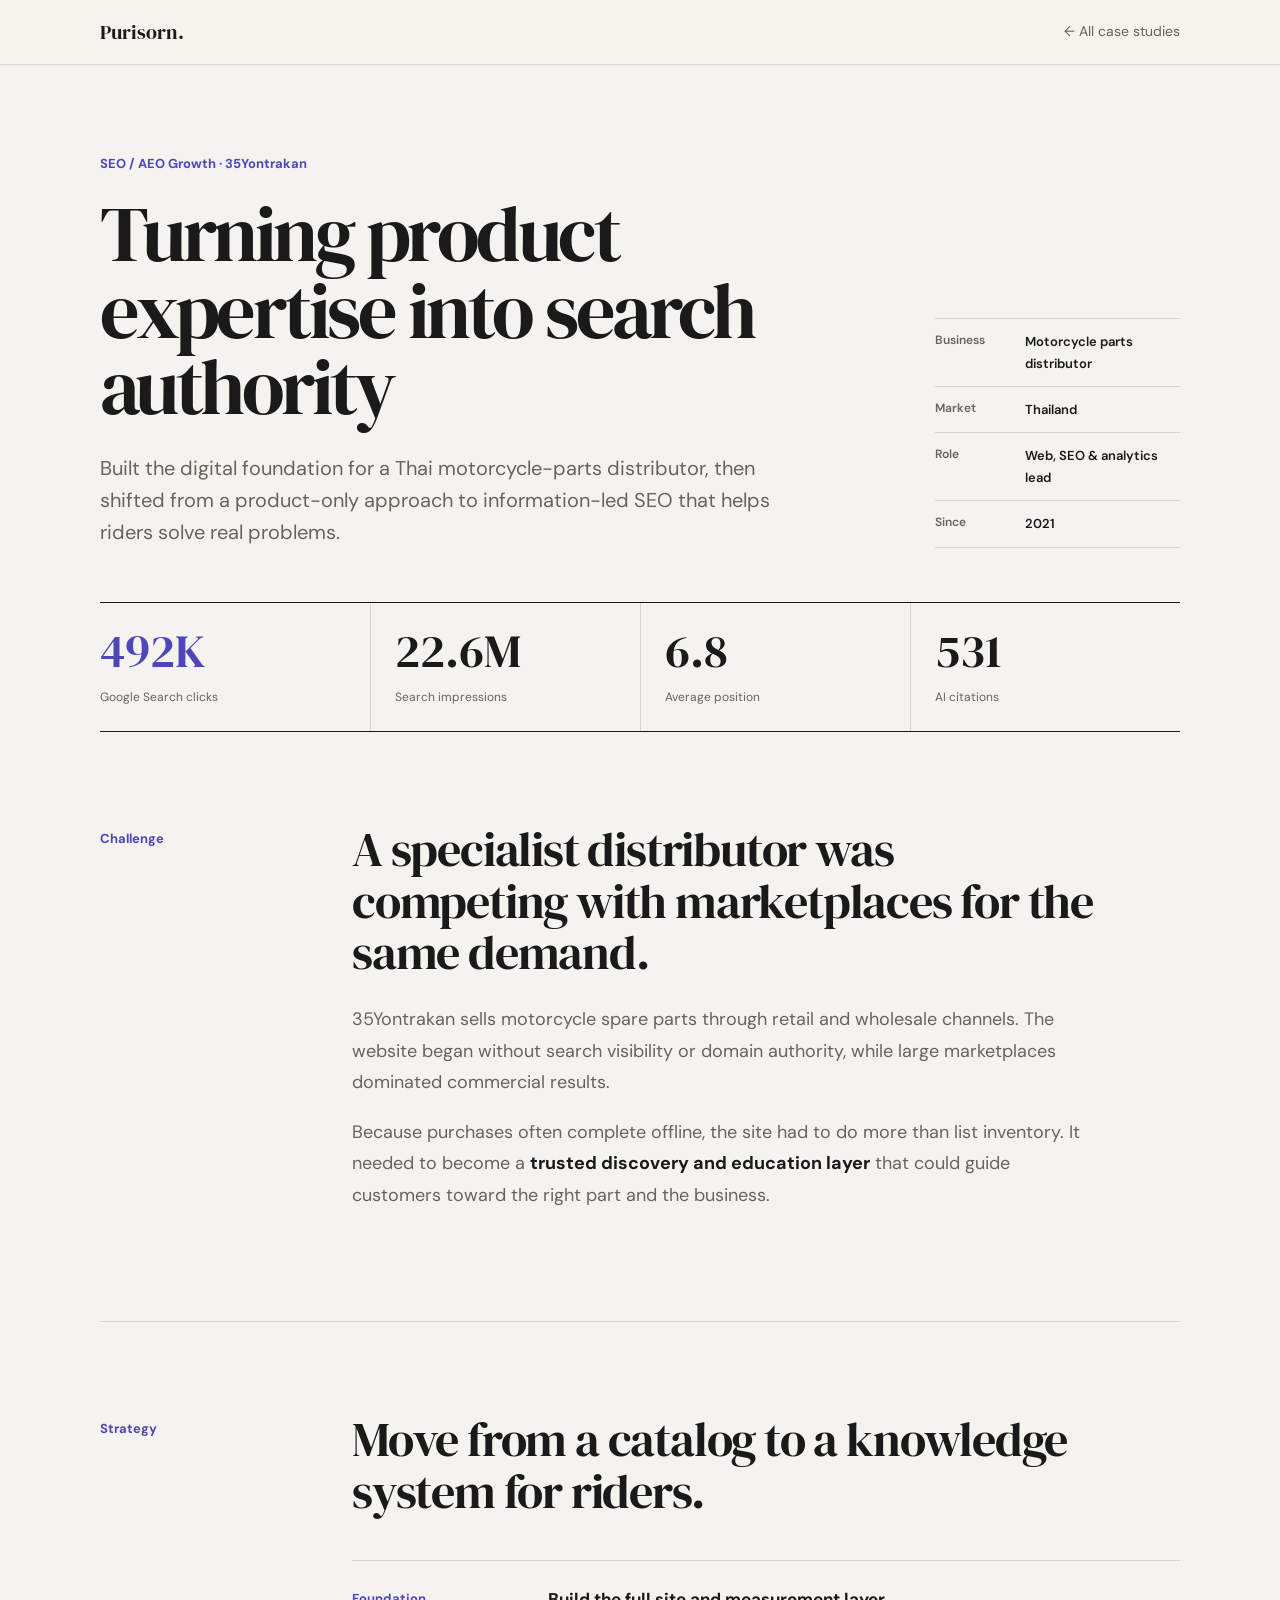
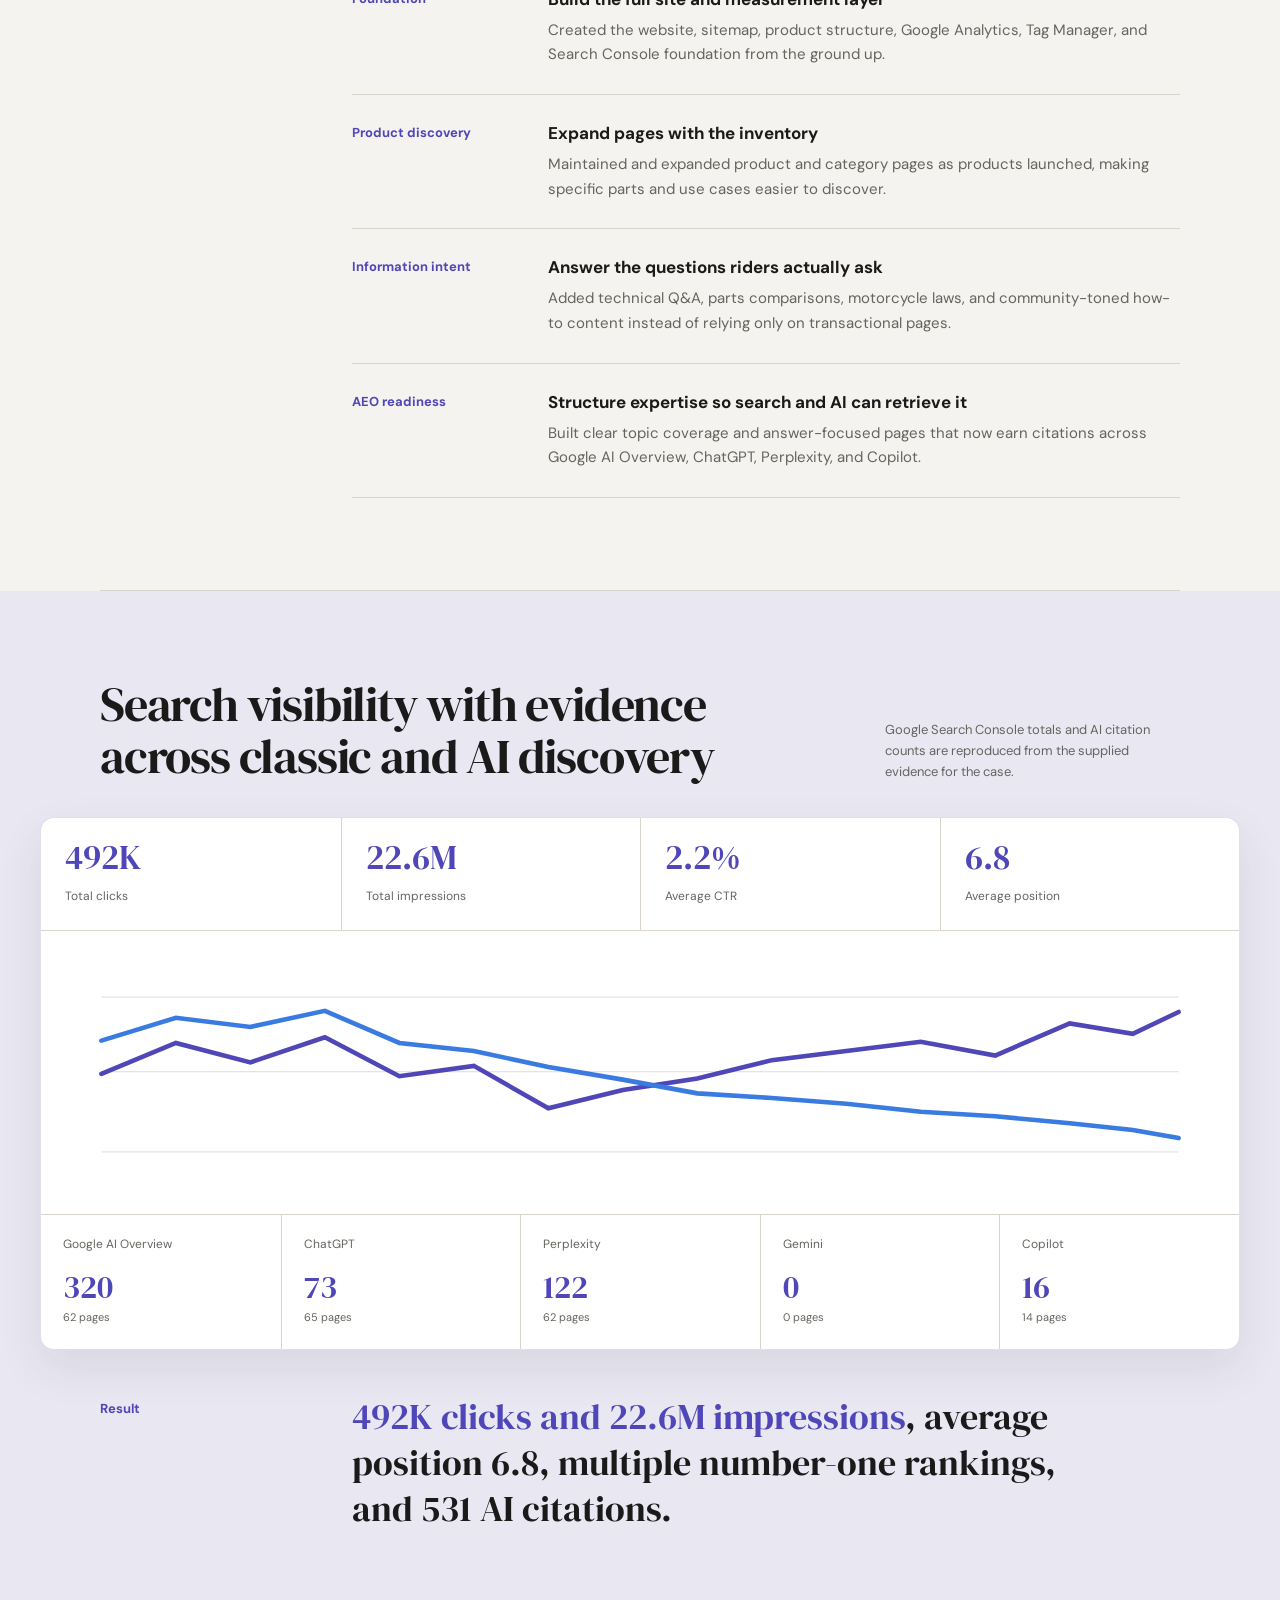
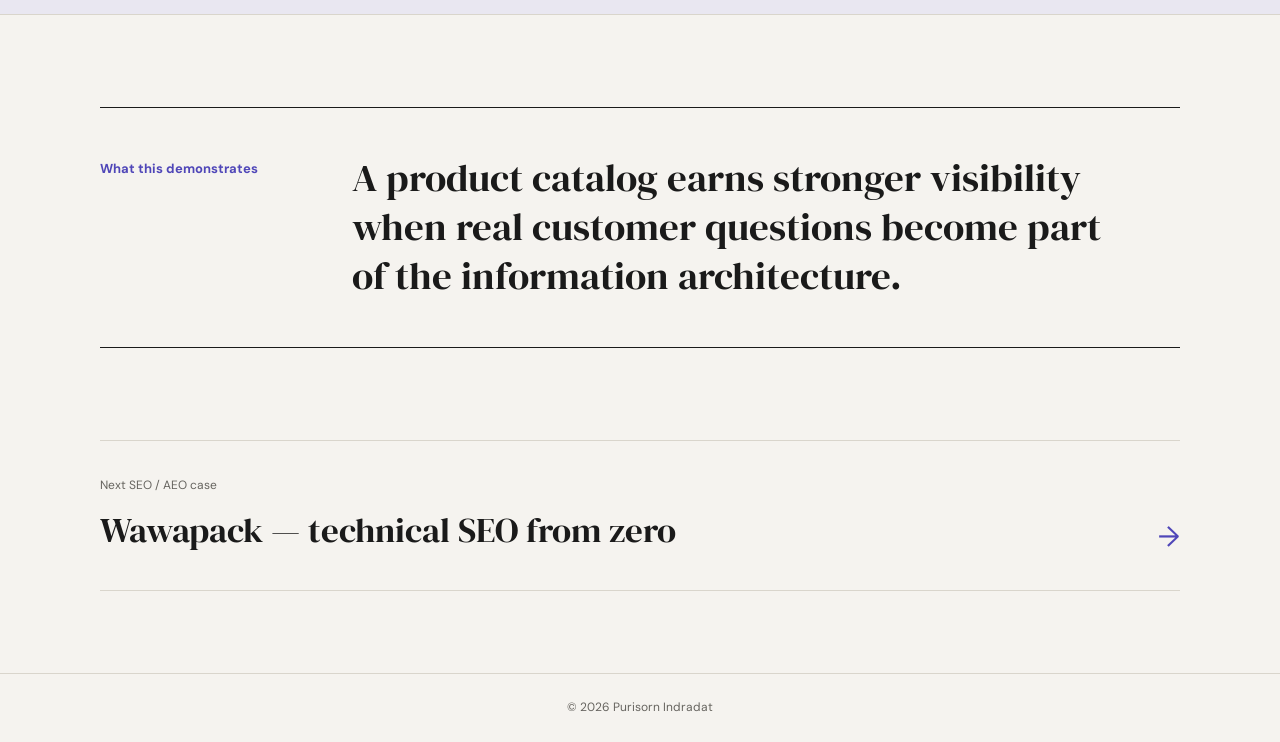
==== 35yontrakan-seo.html @ d5d2ad54 "Add SEO and AEO growth case studies" ====
<!DOCTYPE html>
<html lang="en">
<head>
  <meta charset="UTF-8">
  <meta name="viewport" content="width=device-width, initial-scale=1.0">
  <meta name="description" content="35Yontrakan SEO and AEO growth case study by Purisorn Indradat.">
  <title>35Yontrakan SEO &amp; AEO Growth — Purisorn Indradat</title>
  <link rel="preconnect" href="https://fonts.googleapis.com"><link rel="preconnect" href="https://fonts.gstatic.com" crossorigin>
  <link href="https://fonts.googleapis.com/css2?family=DM+Sans:wght@400;500;600;700&amp;family=DM+Serif+Display&amp;display=swap" rel="stylesheet"><link rel="stylesheet" href="seo-case.css">
</head>
<body>
  <nav class="site-nav"><div class="nav-inner"><a class="logo" href="index.html">Purisorn.</a><a class="back-link" href="index.html#work">← All case studies</a></div></nav>
  <main>
    <header class="hero"><div class="hero-grid"><div><p class="context">SEO / AEO Growth · 35Yontrakan</p><h1>Turning product expertise into search authority</h1><p class="hero-summary">Built the digital foundation for a Thai motorcycle-parts distributor, then shifted from a product-only approach to information-led SEO that helps riders solve real problems.</p></div><dl class="scope-list"><div><dt>Business</dt><dd>Motorcycle parts distributor</dd></div><div><dt>Market</dt><dd>Thailand</dd></div><div><dt>Role</dt><dd>Web, SEO &amp; analytics lead</dd></div><div><dt>Since</dt><dd>2021</dd></div></dl></div>
      <div class="impact-strip"><div class="impact-item"><div class="impact-value">492K</div><p class="impact-label">Google Search clicks</p></div><div class="impact-item"><div class="impact-value">22.6M</div><p class="impact-label">Search impressions</p></div><div class="impact-item"><div class="impact-value">6.8</div><p class="impact-label">Average position</p></div><div class="impact-item"><div class="impact-value">531</div><p class="impact-label">AI citations</p></div></div>
    </header>
    <section class="section"><div class="story-row"><p class="story-label">Challenge</p><div class="story-copy"><h2>A specialist distributor was competing with marketplaces for the same demand.</h2><p>35Yontrakan sells motorcycle spare parts through retail and wholesale channels. The website began without search visibility or domain authority, while large marketplaces dominated commercial results.</p><p>Because purchases often complete offline, the site had to do more than list inventory. It needed to become a <strong>trusted discovery and education layer</strong> that could guide customers toward the right part and the business.</p></div></div></section>
    <section class="section"><div class="story-row"><p class="story-label">Strategy</p><div class="story-copy"><h2>Move from a catalog to a knowledge system for riders.</h2><div class="method-list">
      <div class="method"><div class="method-name">Foundation</div><div><h3>Build the full site and measurement layer</h3><p>Created the website, sitemap, product structure, Google Analytics, Tag Manager, and Search Console foundation from the ground up.</p></div></div>
      <div class="method"><div class="method-name">Product discovery</div><div><h3>Expand pages with the inventory</h3><p>Maintained and expanded product and category pages as products launched, making specific parts and use cases easier to discover.</p></div></div>
      <div class="method"><div class="method-name">Information intent</div><div><h3>Answer the questions riders actually ask</h3><p>Added technical Q&amp;A, parts comparisons, motorcycle laws, and community-toned how-to content instead of relying only on transactional pages.</p></div></div>
      <div class="method"><div class="method-name">AEO readiness</div><div><h3>Structure expertise so search and AI can retrieve it</h3><p>Built clear topic coverage and answer-focused pages that now earn citations across Google AI Overview, ChatGPT, Perplexity, and Copilot.</p></div></div>
    </div></div></div></section>
    <section class="evidence"><div class="evidence-inner"><div class="evidence-head"><h2>Search visibility with evidence across classic and AI discovery</h2><p>Google Search Console totals and AI citation counts are reproduced from the supplied evidence for the case.</p></div><div class="evidence-board">
      <div class="metric-row"><div class="metric"><strong>492K</strong><span>Total clicks</span></div><div class="metric"><strong>22.6M</strong><span>Total impressions</span></div><div class="metric"><strong>2.2%</strong><span>Average CTR</span></div><div class="metric"><strong>6.8</strong><span>Average position</span></div></div>
      <div class="trend"><svg viewBox="0 0 1000 210" role="img" aria-label="Search Console trend showing 492,000 clicks and 22.6 million impressions"><g stroke="#e7e4dd" stroke-width="1"><line x1="30" y1="35" x2="970" y2="35"/><line x1="30" y1="100" x2="970" y2="100"/><line x1="30" y1="170" x2="970" y2="170"/></g><path d="M30 102 L95 75 L160 92 L225 70 L290 104 L355 95 L420 132 L485 116 L550 106 L615 90 L680 82 L745 74 L810 86 L875 58 L930 67 L970 48" fill="none" stroke="#4f46b8" stroke-width="4" stroke-linecap="round"/><path d="M30 73 L95 53 L160 61 L225 47 L290 75 L355 82 L420 96 L485 107 L550 119 L615 123 L680 128 L745 135 L810 139 L875 145 L930 151 L970 158" fill="none" stroke="#397be0" stroke-width="4" stroke-linecap="round"/></svg></div>
      <div class="citation-grid"><div class="citation"><span class="citation-name">Google AI Overview</span><strong>320</strong><small>62 pages</small></div><div class="citation"><span class="citation-name">ChatGPT</span><strong>73</strong><small>65 pages</small></div><div class="citation"><span class="citation-name">Perplexity</span><strong>122</strong><small>62 pages</small></div><div class="citation"><span class="citation-name">Gemini</span><strong>0</strong><small>0 pages</small></div><div class="citation"><span class="citation-name">Copilot</span><strong>16</strong><small>14 pages</small></div></div>
    </div><div class="result-line"><p class="story-label">Result</p><p><span>492K clicks and 22.6M impressions</span>, average position 6.8, multiple number-one rankings, and 531 AI citations.</p></div></div></section>
    <section class="learning"><div class="learning-box"><p class="story-label">What this demonstrates</p><blockquote>A product catalog earns stronger visibility when real customer questions become part of the information architecture.</blockquote></div></section>
    <nav class="case-nav"><a class="next-link" href="wawapack-seo.html"><span><small>Next SEO / AEO case</small><strong>Wawapack — technical SEO from zero</strong></span><span class="next-arrow">→</span></a></nav>
  </main><footer>© 2026 Purisorn Indradat</footer>
</body></html>
---- seo-case.css ----
*, *::before, *::after { box-sizing: border-box; }

:root {
  --paper: #f5f3ef;
  --paper-deep: #e9e7f1;
  --white: #fff;
  --ink: #1a1a1a;
  --muted: #66645f;
  --line: #d9d5cc;
  --search: #4f46b8;
  --search-dark: #342b8b;
  --search-pale: #ebe9fb;
  --signal: #1f6fc2;
  --signal-pale: #e6f1fb;
  --max: 1080px;
}

html { scroll-behavior: smooth; }

body {
  margin: 0;
  background: var(--paper);
  color: var(--ink);
  font-family: "DM Sans", sans-serif;
  font-size: 16px;
  line-height: 1.65;
  -webkit-font-smoothing: antialiased;
}

a { color: inherit; }
h1, h2, h3, p { margin-top: 0; }

.site-nav {
  position: sticky;
  top: 0;
  z-index: 10;
  border-bottom: 1px solid rgba(217, 213, 204, 0.9);
  background: rgba(245, 243, 239, 0.94);
  backdrop-filter: blur(14px);
}

.nav-inner {
  width: min(calc(100% - 48px), var(--max));
  height: 64px;
  margin: 0 auto;
  display: flex;
  align-items: center;
  justify-content: space-between;
}

.logo {
  font-family: "DM Serif Display", serif;
  font-size: 20px;
  text-decoration: none;
}

.back-link {
  color: var(--muted);
  font-size: 14px;
  text-decoration: none;
}

.back-link:hover, .back-link:focus-visible { color: var(--search); }
.back-link:focus-visible, .next-link:focus-visible {
  outline: 3px solid rgba(79, 70, 184, 0.23);
  outline-offset: 5px;
  border-radius: 2px;
}

main { overflow: hidden; }

.hero {
  width: min(calc(100% - 48px), var(--max));
  margin: 0 auto;
  padding: 88px 0 0;
}

.hero-grid {
  display: grid;
  grid-template-columns: minmax(0, 1.55fr) minmax(245px, 0.45fr);
  gap: 68px;
  align-items: end;
}

.context, .story-label {
  color: var(--search);
  font-size: 13px;
  font-weight: 700;
}

.context { margin-bottom: 22px; }

h1 {
  max-width: 790px;
  margin-bottom: 26px;
  font-family: "DM Serif Display", serif;
  font-size: clamp(45px, 7vw, 78px);
  font-weight: 400;
  letter-spacing: -0.045em;
  line-height: 0.98;
}

.hero-summary {
  max-width: 720px;
  margin-bottom: 0;
  color: var(--muted);
  font-size: clamp(17px, 2vw, 20px);
  line-height: 1.6;
}

.scope-list { margin: 0; border-top: 1px solid var(--line); }
.scope-list div {
  display: grid;
  grid-template-columns: 78px 1fr;
  gap: 12px;
  padding: 12px 0;
  border-bottom: 1px solid var(--line);
}
.scope-list dt { color: var(--muted); font-size: 12px; font-weight: 600; }
.scope-list dd { margin: 0; font-size: 13px; font-weight: 600; }

.impact-strip {
  margin-top: 54px;
  display: grid;
  grid-template-columns: repeat(4, 1fr);
  border-top: 1px solid var(--ink);
  border-bottom: 1px solid var(--ink);
}

.impact-item {
  min-height: 128px;
  padding: 24px 24px 24px 0;
  display: flex;
  flex-direction: column;
  justify-content: space-between;
}

.impact-item + .impact-item { padding-left: 24px; border-left: 1px solid var(--line); }
.impact-value {
  font-family: "DM Serif Display", serif;
  font-size: clamp(31px, 4vw, 47px);
  line-height: 1;
}
.impact-item:first-child .impact-value { color: var(--search); }
.impact-label { margin: 10px 0 0; color: var(--muted); font-size: 12px; line-height: 1.45; }

.section {
  width: min(calc(100% - 48px), var(--max));
  margin: 0 auto;
  padding: 92px 0;
  border-bottom: 1px solid var(--line);
}

.story-row {
  display: grid;
  grid-template-columns: 190px minmax(0, 1fr);
  gap: 62px;
}

.story-label { margin: 4px 0 0; }
.story-copy h2, .evidence-head h2 {
  max-width: 760px;
  margin-bottom: 25px;
  font-family: "DM Serif Display", serif;
  font-size: clamp(32px, 4.2vw, 48px);
  font-weight: 400;
  letter-spacing: -0.025em;
  line-height: 1.08;
}
.story-copy > p {
  max-width: 730px;
  margin-bottom: 18px;
  color: var(--muted);
  font-size: 18px;
  line-height: 1.75;
}
.story-copy strong { color: var(--ink); }

.method-list { margin-top: 42px; border-top: 1px solid var(--line); }
.method {
  display: grid;
  grid-template-columns: 168px minmax(0, 1fr);
  gap: 28px;
  padding: 27px 0;
  border-bottom: 1px solid var(--line);
}
.method-name { color: var(--search); font-size: 13px; font-weight: 700; }
.method h3 { margin-bottom: 6px; font-size: 17px; line-height: 1.4; }
.method p { max-width: 660px; margin-bottom: 0; color: var(--muted); font-size: 15px; line-height: 1.65; }

.evidence { background: var(--paper-deep); border-bottom: 1px solid var(--line); }
.evidence-inner { width: min(calc(100% - 48px), 1200px); margin: 0 auto; padding: 88px 0 82px; }
.evidence-head {
  width: min(100%, var(--max));
  margin: 0 auto 34px;
  display: grid;
  grid-template-columns: minmax(0, 1fr) 295px;
  gap: 50px;
  align-items: end;
}
.evidence-head h2 { margin-bottom: 0; }
.evidence-head p { margin: 0; color: var(--muted); font-size: 13px; line-height: 1.6; }

.evidence-board {
  overflow: hidden;
  border: 1px solid rgba(52, 43, 139, 0.15);
  border-radius: 14px;
  background: var(--white);
  box-shadow: 0 18px 45px rgba(47, 45, 69, 0.09);
}
.metric-row { display: grid; grid-template-columns: repeat(4, 1fr); border-bottom: 1px solid var(--line); }
.metric { min-height: 106px; padding: 22px 24px; }
.metric + .metric { border-left: 1px solid var(--line); }
.metric strong { display: block; margin-bottom: 8px; color: var(--search); font-family: "DM Serif Display", serif; font-size: 34px; font-weight: 400; line-height: 1; }
.metric span { color: var(--muted); font-size: 12px; }
.trend { padding: 26px 26px 16px; }
.trend svg { width: 100%; height: auto; display: block; }
.trend-note { padding: 0 26px 22px; color: var(--muted); font-size: 12px; }

.citation-grid { display: grid; grid-template-columns: repeat(5, 1fr); border-top: 1px solid var(--line); }
.citation { padding: 20px 22px; }
.citation + .citation { border-left: 1px solid var(--line); }
.citation-name { display: block; min-height: 36px; color: var(--muted); font-size: 12px; }
.citation strong { display: block; color: var(--search); font-family: "DM Serif Display", serif; font-size: 32px; font-weight: 400; line-height: 1; }
.citation small { color: var(--muted); font-size: 11px; }

.result-line {
  width: min(100%, var(--max));
  margin: 44px auto 0;
  display: grid;
  grid-template-columns: 190px minmax(0, 1fr);
  gap: 62px;
}
.result-line p:last-child {
  max-width: 760px;
  margin: 0;
  font-family: "DM Serif Display", serif;
  font-size: clamp(25px, 3vw, 36px);
  line-height: 1.28;
}
.result-line span { color: var(--search); }

.learning { width: min(calc(100% - 48px), var(--max)); margin: 0 auto; padding: 92px 0; }
.learning-box {
  display: grid;
  grid-template-columns: 190px minmax(0, 1fr);
  gap: 62px;
  padding: 46px 0;
  border-top: 1px solid var(--ink);
  border-bottom: 1px solid var(--ink);
}
blockquote { max-width: 760px; margin: 0; font-family: "DM Serif Display", serif; font-size: clamp(27px, 3.4vw, 39px); line-height: 1.25; }

.case-nav { width: min(calc(100% - 48px), var(--max)); margin: 0 auto; padding: 0 0 82px; }
.next-link {
  display: grid;
  grid-template-columns: 1fr auto;
  gap: 24px;
  align-items: end;
  padding: 30px 0;
  border-top: 1px solid var(--line);
  border-bottom: 1px solid var(--line);
  text-decoration: none;
}
.next-link small { color: var(--muted); font-size: 12px; }
.next-link strong { display: block; margin-top: 5px; font-family: "DM Serif Display", serif; font-size: clamp(24px, 3vw, 35px); font-weight: 400; }
.next-arrow { color: var(--search); font-size: 28px; }

footer { border-top: 1px solid var(--line); padding: 24px; color: var(--muted); font-size: 12px; text-align: center; }

@media (max-width: 760px) {
  .hero { padding-top: 58px; }
  .hero-grid, .story-row, .evidence-head, .result-line, .learning-box { grid-template-columns: 1fr; gap: 28px; }
  .scope-list { margin-top: 6px; }
  .impact-strip, .metric-row { grid-template-columns: repeat(2, 1fr); }
  .impact-item:nth-child(3) { border-left: 0; }
  .impact-item:nth-child(n+3) { border-top: 1px solid var(--line); }
  .impact-item:nth-child(3) { padding-left: 0; }
  .citation-grid { grid-template-columns: repeat(2, 1fr); }
  .citation:nth-child(odd) { border-left: 0; }
  .citation:nth-child(n+3) { border-top: 1px solid var(--line); }
  .method { grid-template-columns: 1fr; gap: 8px; }
}

@media (max-width: 480px) {
  .nav-inner, .hero, .section, .learning, .case-nav { width: calc(100% - 40px); }
  .hero { padding-top: 46px; }
  h1 { font-size: 42px; }
  .impact-item { min-height: 112px; padding: 20px 14px 20px 0; }
  .impact-item + .impact-item { padding-left: 14px; }
  .section, .learning { padding: 68px 0; }
  .evidence-inner { width: calc(100% - 24px); padding: 68px 0; }
  .metric { min-height: 96px; padding: 18px 16px; }
  .metric strong { font-size: 29px; }
  .citation { padding: 18px 16px; }
}

@media (prefers-reduced-motion: reduce) { html { scroll-behavior: auto; } }
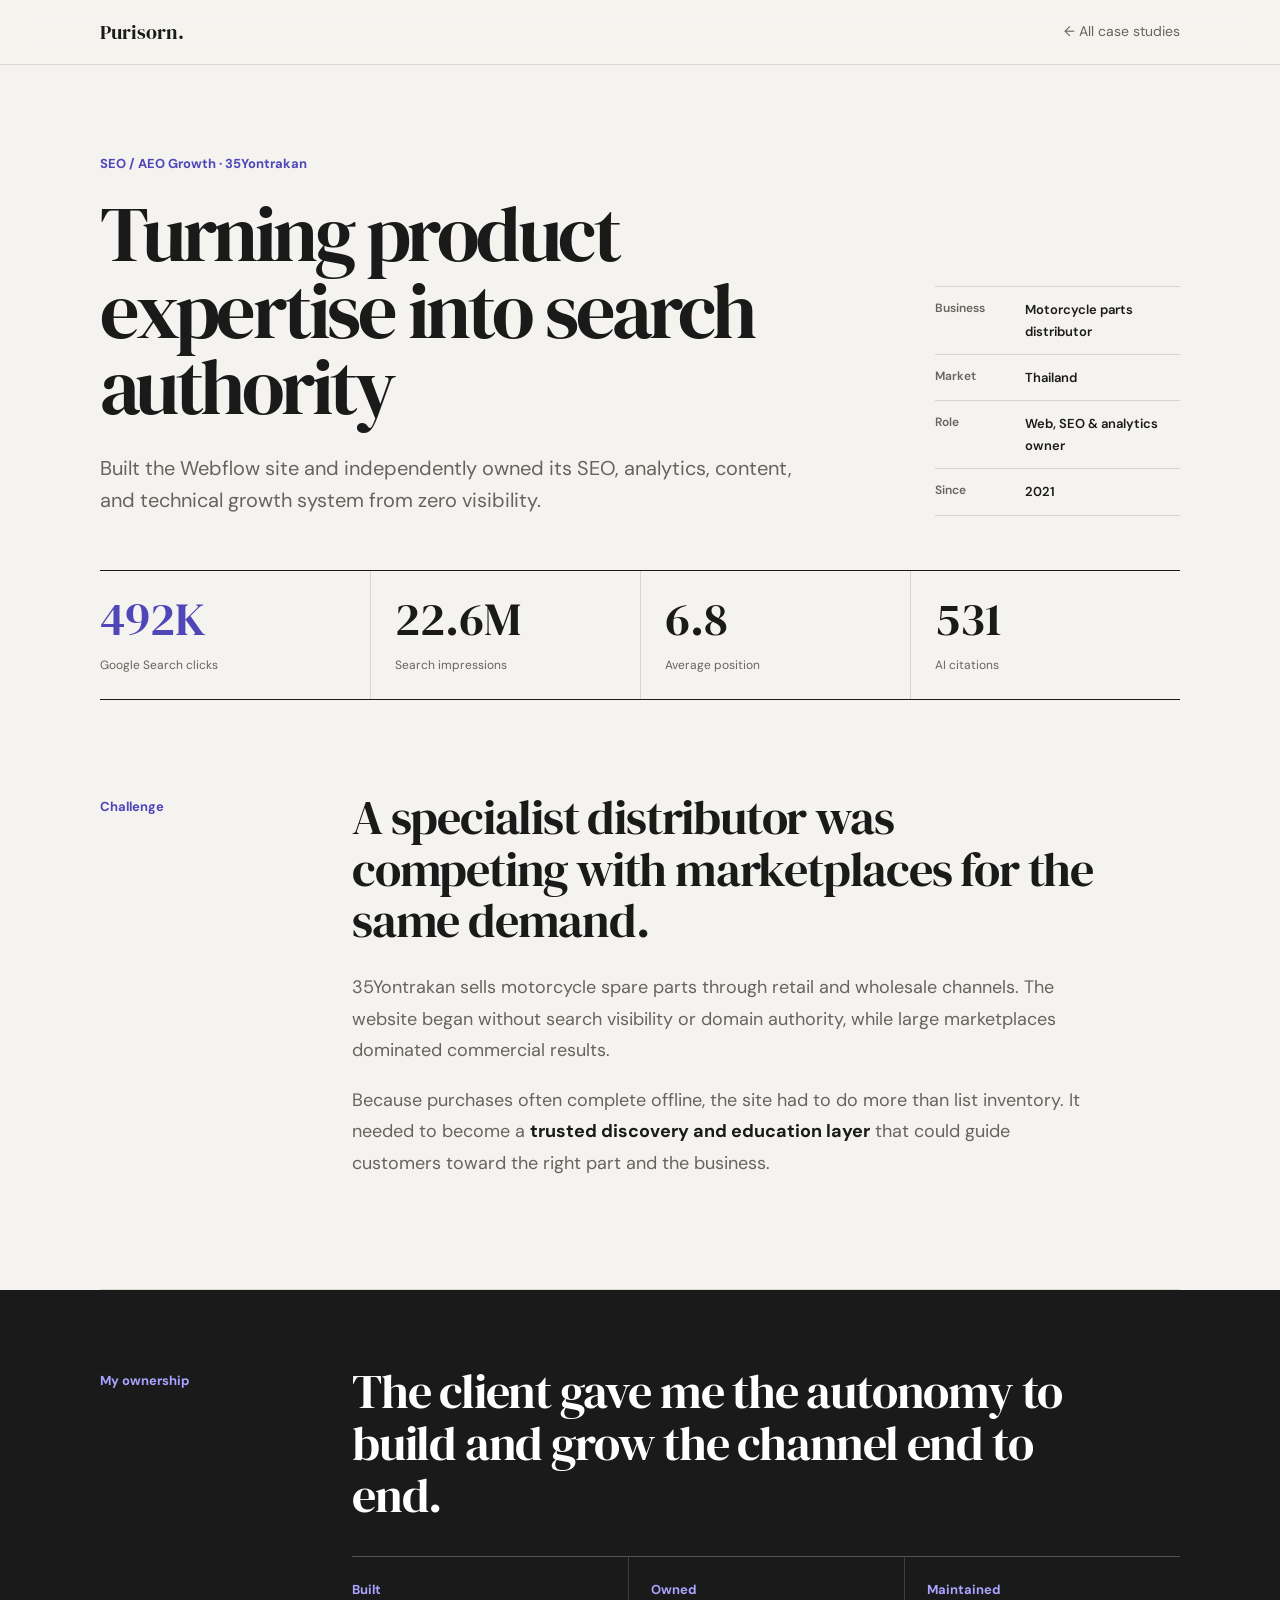
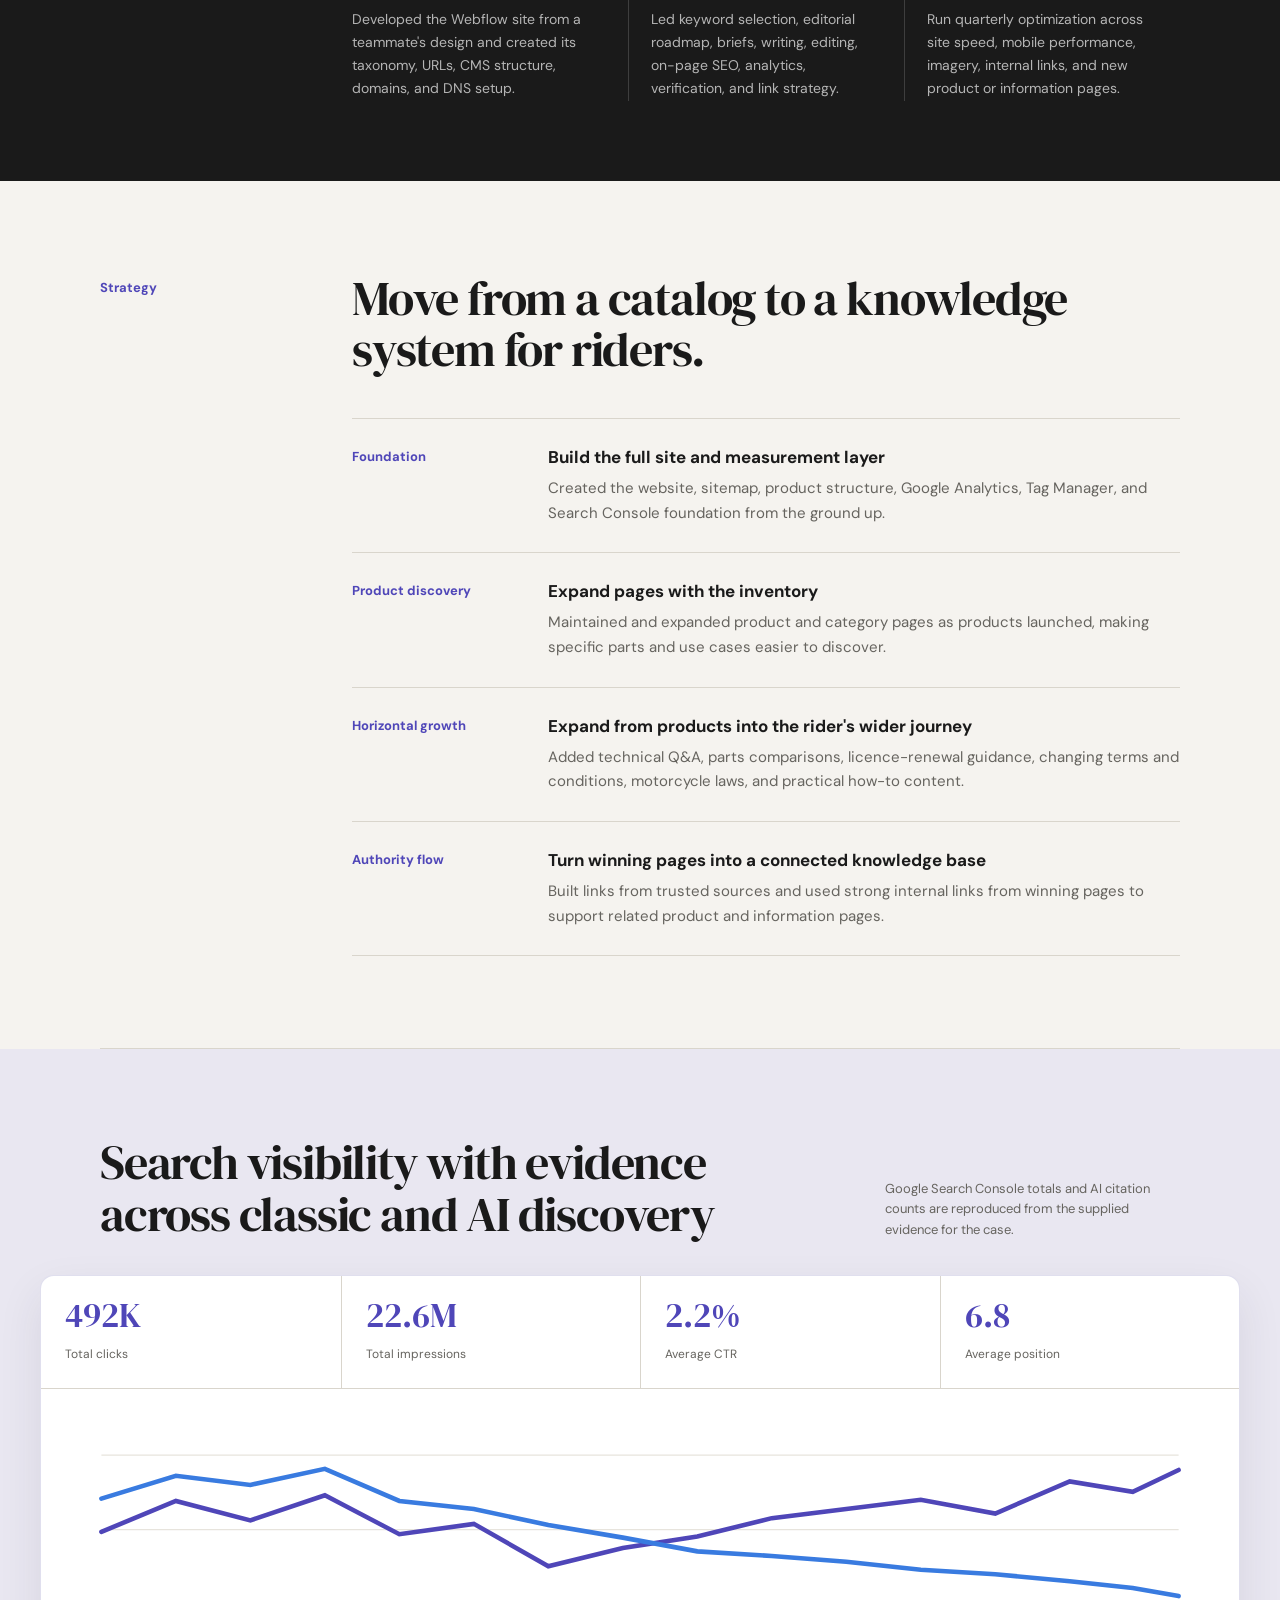
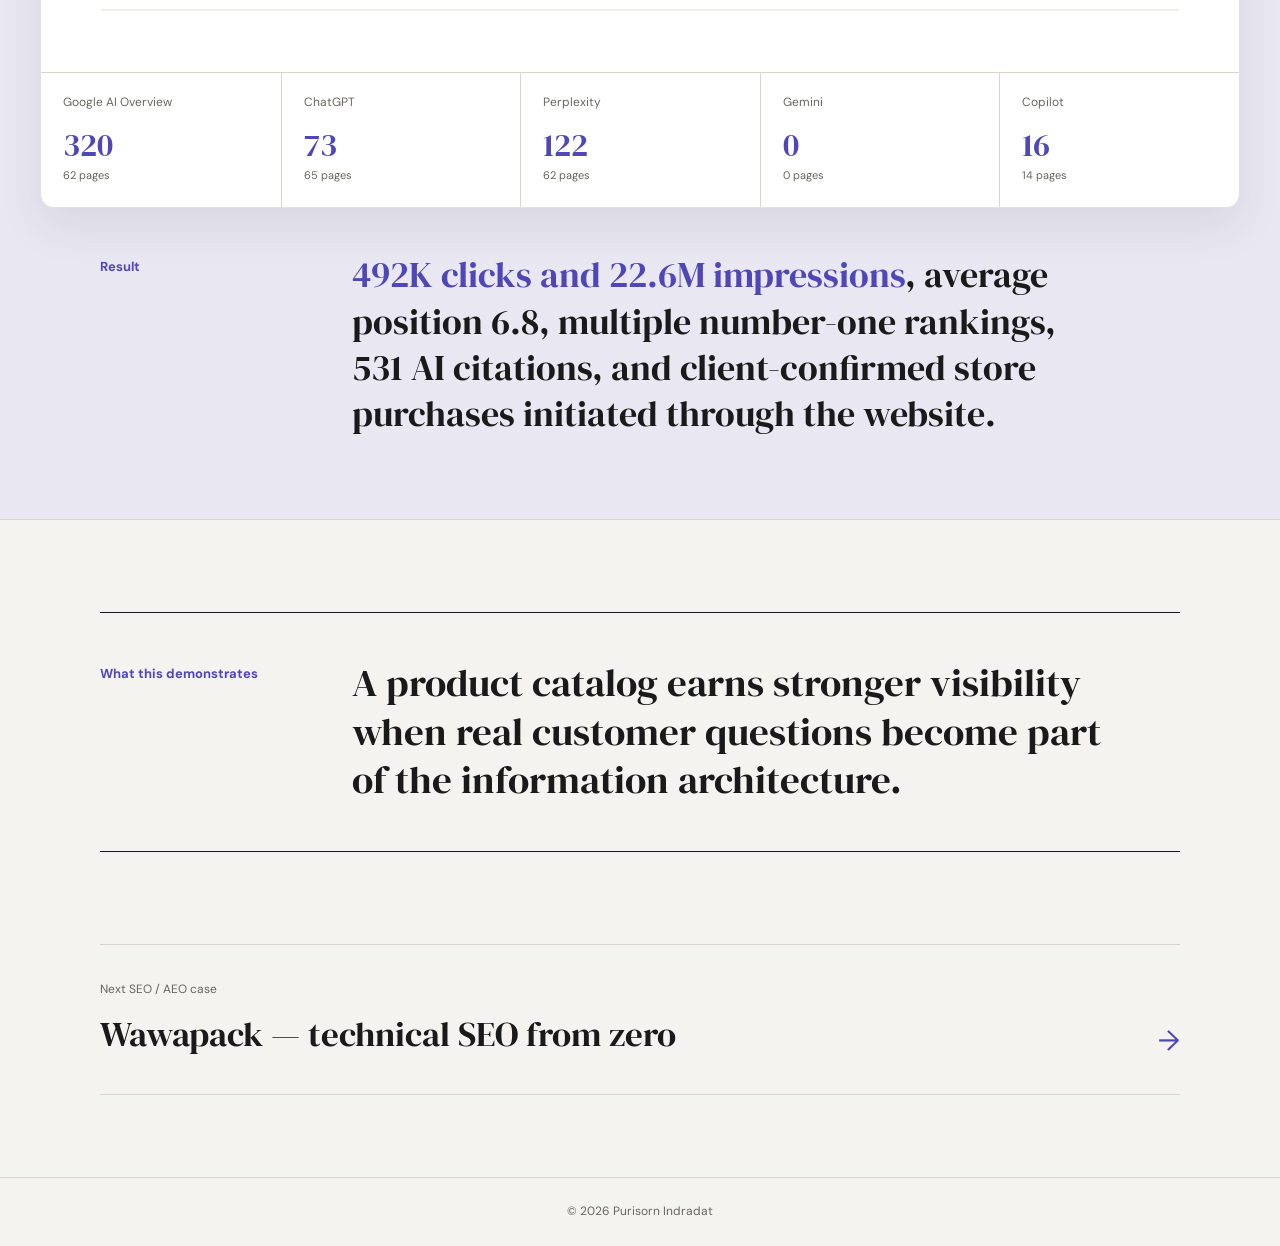
==== commit 3ab1d2bb: "Clarify ownership across SEO case studies" ====
--- a/35yontrakan-seo.html
+++ b/35yontrakan-seo.html
@@ -11,21 +11,26 @@
 <body>
   <nav class="site-nav"><div class="nav-inner"><a class="logo" href="index.html">Purisorn.</a><a class="back-link" href="index.html#work">← All case studies</a></div></nav>
   <main>
-    <header class="hero"><div class="hero-grid"><div><p class="context">SEO / AEO Growth · 35Yontrakan</p><h1>Turning product expertise into search authority</h1><p class="hero-summary">Built the digital foundation for a Thai motorcycle-parts distributor, then shifted from a product-only approach to information-led SEO that helps riders solve real problems.</p></div><dl class="scope-list"><div><dt>Business</dt><dd>Motorcycle parts distributor</dd></div><div><dt>Market</dt><dd>Thailand</dd></div><div><dt>Role</dt><dd>Web, SEO &amp; analytics lead</dd></div><div><dt>Since</dt><dd>2021</dd></div></dl></div>
+    <header class="hero"><div class="hero-grid"><div><p class="context">SEO / AEO Growth · 35Yontrakan</p><h1>Turning product expertise into search authority</h1><p class="hero-summary">Built the Webflow site and independently owned its SEO, analytics, content, and technical growth system from zero visibility.</p></div><dl class="scope-list"><div><dt>Business</dt><dd>Motorcycle parts distributor</dd></div><div><dt>Market</dt><dd>Thailand</dd></div><div><dt>Role</dt><dd>Web, SEO &amp; analytics owner</dd></div><div><dt>Since</dt><dd>2021</dd></div></dl></div>
       <div class="impact-strip"><div class="impact-item"><div class="impact-value">492K</div><p class="impact-label">Google Search clicks</p></div><div class="impact-item"><div class="impact-value">22.6M</div><p class="impact-label">Search impressions</p></div><div class="impact-item"><div class="impact-value">6.8</div><p class="impact-label">Average position</p></div><div class="impact-item"><div class="impact-value">531</div><p class="impact-label">AI citations</p></div></div>
     </header>
     <section class="section"><div class="story-row"><p class="story-label">Challenge</p><div class="story-copy"><h2>A specialist distributor was competing with marketplaces for the same demand.</h2><p>35Yontrakan sells motorcycle spare parts through retail and wholesale channels. The website began without search visibility or domain authority, while large marketplaces dominated commercial results.</p><p>Because purchases often complete offline, the site had to do more than list inventory. It needed to become a <strong>trusted discovery and education layer</strong> that could guide customers toward the right part and the business.</p></div></div></section>
+    <section class="ownership-band"><div class="ownership-inner"><p class="story-label">My ownership</p><div class="ownership-content"><h2>The client gave me the autonomy to build and grow the channel end to end.</h2><div class="ownership-grid">
+      <div class="ownership-item"><strong>Built</strong><p>Developed the Webflow site from a teammate's design and created its taxonomy, URLs, CMS structure, domains, and DNS setup.</p></div>
+      <div class="ownership-item"><strong>Owned</strong><p>Led keyword selection, editorial roadmap, briefs, writing, editing, on-page SEO, analytics, verification, and link strategy.</p></div>
+      <div class="ownership-item"><strong>Maintained</strong><p>Run quarterly optimization across site speed, mobile performance, imagery, internal links, and new product or information pages.</p></div>
+    </div></div></div></section>
     <section class="section"><div class="story-row"><p class="story-label">Strategy</p><div class="story-copy"><h2>Move from a catalog to a knowledge system for riders.</h2><div class="method-list">
       <div class="method"><div class="method-name">Foundation</div><div><h3>Build the full site and measurement layer</h3><p>Created the website, sitemap, product structure, Google Analytics, Tag Manager, and Search Console foundation from the ground up.</p></div></div>
       <div class="method"><div class="method-name">Product discovery</div><div><h3>Expand pages with the inventory</h3><p>Maintained and expanded product and category pages as products launched, making specific parts and use cases easier to discover.</p></div></div>
-      <div class="method"><div class="method-name">Information intent</div><div><h3>Answer the questions riders actually ask</h3><p>Added technical Q&amp;A, parts comparisons, motorcycle laws, and community-toned how-to content instead of relying only on transactional pages.</p></div></div>
-      <div class="method"><div class="method-name">AEO readiness</div><div><h3>Structure expertise so search and AI can retrieve it</h3><p>Built clear topic coverage and answer-focused pages that now earn citations across Google AI Overview, ChatGPT, Perplexity, and Copilot.</p></div></div>
+      <div class="method"><div class="method-name">Horizontal growth</div><div><h3>Expand from products into the rider's wider journey</h3><p>Added technical Q&amp;A, parts comparisons, licence-renewal guidance, changing terms and conditions, motorcycle laws, and practical how-to content.</p></div></div>
+      <div class="method"><div class="method-name">Authority flow</div><div><h3>Turn winning pages into a connected knowledge base</h3><p>Built links from trusted sources and used strong internal links from winning pages to support related product and information pages.</p></div></div>
     </div></div></div></section>
     <section class="evidence"><div class="evidence-inner"><div class="evidence-head"><h2>Search visibility with evidence across classic and AI discovery</h2><p>Google Search Console totals and AI citation counts are reproduced from the supplied evidence for the case.</p></div><div class="evidence-board">
       <div class="metric-row"><div class="metric"><strong>492K</strong><span>Total clicks</span></div><div class="metric"><strong>22.6M</strong><span>Total impressions</span></div><div class="metric"><strong>2.2%</strong><span>Average CTR</span></div><div class="metric"><strong>6.8</strong><span>Average position</span></div></div>
       <div class="trend"><svg viewBox="0 0 1000 210" role="img" aria-label="Search Console trend showing 492,000 clicks and 22.6 million impressions"><g stroke="#e7e4dd" stroke-width="1"><line x1="30" y1="35" x2="970" y2="35"/><line x1="30" y1="100" x2="970" y2="100"/><line x1="30" y1="170" x2="970" y2="170"/></g><path d="M30 102 L95 75 L160 92 L225 70 L290 104 L355 95 L420 132 L485 116 L550 106 L615 90 L680 82 L745 74 L810 86 L875 58 L930 67 L970 48" fill="none" stroke="#4f46b8" stroke-width="4" stroke-linecap="round"/><path d="M30 73 L95 53 L160 61 L225 47 L290 75 L355 82 L420 96 L485 107 L550 119 L615 123 L680 128 L745 135 L810 139 L875 145 L930 151 L970 158" fill="none" stroke="#397be0" stroke-width="4" stroke-linecap="round"/></svg></div>
       <div class="citation-grid"><div class="citation"><span class="citation-name">Google AI Overview</span><strong>320</strong><small>62 pages</small></div><div class="citation"><span class="citation-name">ChatGPT</span><strong>73</strong><small>65 pages</small></div><div class="citation"><span class="citation-name">Perplexity</span><strong>122</strong><small>62 pages</small></div><div class="citation"><span class="citation-name">Gemini</span><strong>0</strong><small>0 pages</small></div><div class="citation"><span class="citation-name">Copilot</span><strong>16</strong><small>14 pages</small></div></div>
-    </div><div class="result-line"><p class="story-label">Result</p><p><span>492K clicks and 22.6M impressions</span>, average position 6.8, multiple number-one rankings, and 531 AI citations.</p></div></div></section>
+    </div><div class="result-line"><p class="story-label">Result</p><p><span>492K clicks and 22.6M impressions</span>, average position 6.8, multiple number-one rankings, 531 AI citations, and client-confirmed store purchases initiated through the website.</p></div></div></section>
     <section class="learning"><div class="learning-box"><p class="story-label">What this demonstrates</p><blockquote>A product catalog earns stronger visibility when real customer questions become part of the information architecture.</blockquote></div></section>
     <nav class="case-nav"><a class="next-link" href="wawapack-seo.html"><span><small>Next SEO / AEO case</small><strong>Wawapack — technical SEO from zero</strong></span><span class="next-arrow">→</span></a></nav>
   </main><footer>© 2026 Purisorn Indradat</footer>
--- a/seo-case.css
+++ b/seo-case.css
@@ -176,6 +176,36 @@
 }
 .story-copy strong { color: var(--ink); }
 
+.ownership-band {
+  background: var(--ink);
+  color: var(--white);
+}
+
+.ownership-inner {
+  width: min(calc(100% - 48px), var(--max));
+  margin: 0 auto;
+  padding: 76px 0 80px;
+  display: grid;
+  grid-template-columns: 190px minmax(0, 1fr);
+  gap: 62px;
+}
+
+.ownership-band .story-label { color: #aaa3ff; }
+.ownership-content h2 {
+  max-width: 760px;
+  margin-bottom: 34px;
+  font-family: "DM Serif Display", serif;
+  font-size: clamp(32px, 4.2vw, 48px);
+  font-weight: 400;
+  letter-spacing: -0.025em;
+  line-height: 1.08;
+}
+.ownership-grid { display: grid; grid-template-columns: repeat(3, 1fr); border-top: 1px solid rgba(255,255,255,0.24); }
+.ownership-item { padding: 22px 22px 0 0; }
+.ownership-item + .ownership-item { padding-left: 22px; border-left: 1px solid rgba(255,255,255,0.16); }
+.ownership-item strong { display: block; margin-bottom: 8px; color: #aaa3ff; font-size: 13px; }
+.ownership-item p { margin: 0; color: rgba(255,255,255,0.68); font-size: 14px; line-height: 1.65; }
+
 .method-list { margin-top: 42px; border-top: 1px solid var(--line); }
 .method {
   display: grid;
@@ -280,6 +310,10 @@
   .citation:nth-child(odd) { border-left: 0; }
   .citation:nth-child(n+3) { border-top: 1px solid var(--line); }
   .method { grid-template-columns: 1fr; gap: 8px; }
+  .ownership-inner { grid-template-columns: 1fr; gap: 28px; }
+  .ownership-grid { grid-template-columns: 1fr; }
+  .ownership-item { padding: 20px 0; }
+  .ownership-item + .ownership-item { padding-left: 0; border-top: 1px solid rgba(255,255,255,0.16); border-left: 0; }
 }
 
 @media (max-width: 480px) {
@@ -289,6 +323,7 @@
   .impact-item { min-height: 112px; padding: 20px 14px 20px 0; }
   .impact-item + .impact-item { padding-left: 14px; }
   .section, .learning { padding: 68px 0; }
+  .ownership-inner { width: calc(100% - 40px); padding: 62px 0; }
   .evidence-inner { width: calc(100% - 24px); padding: 68px 0; }
   .metric { min-height: 96px; padding: 18px 16px; }
   .metric strong { font-size: 29px; }
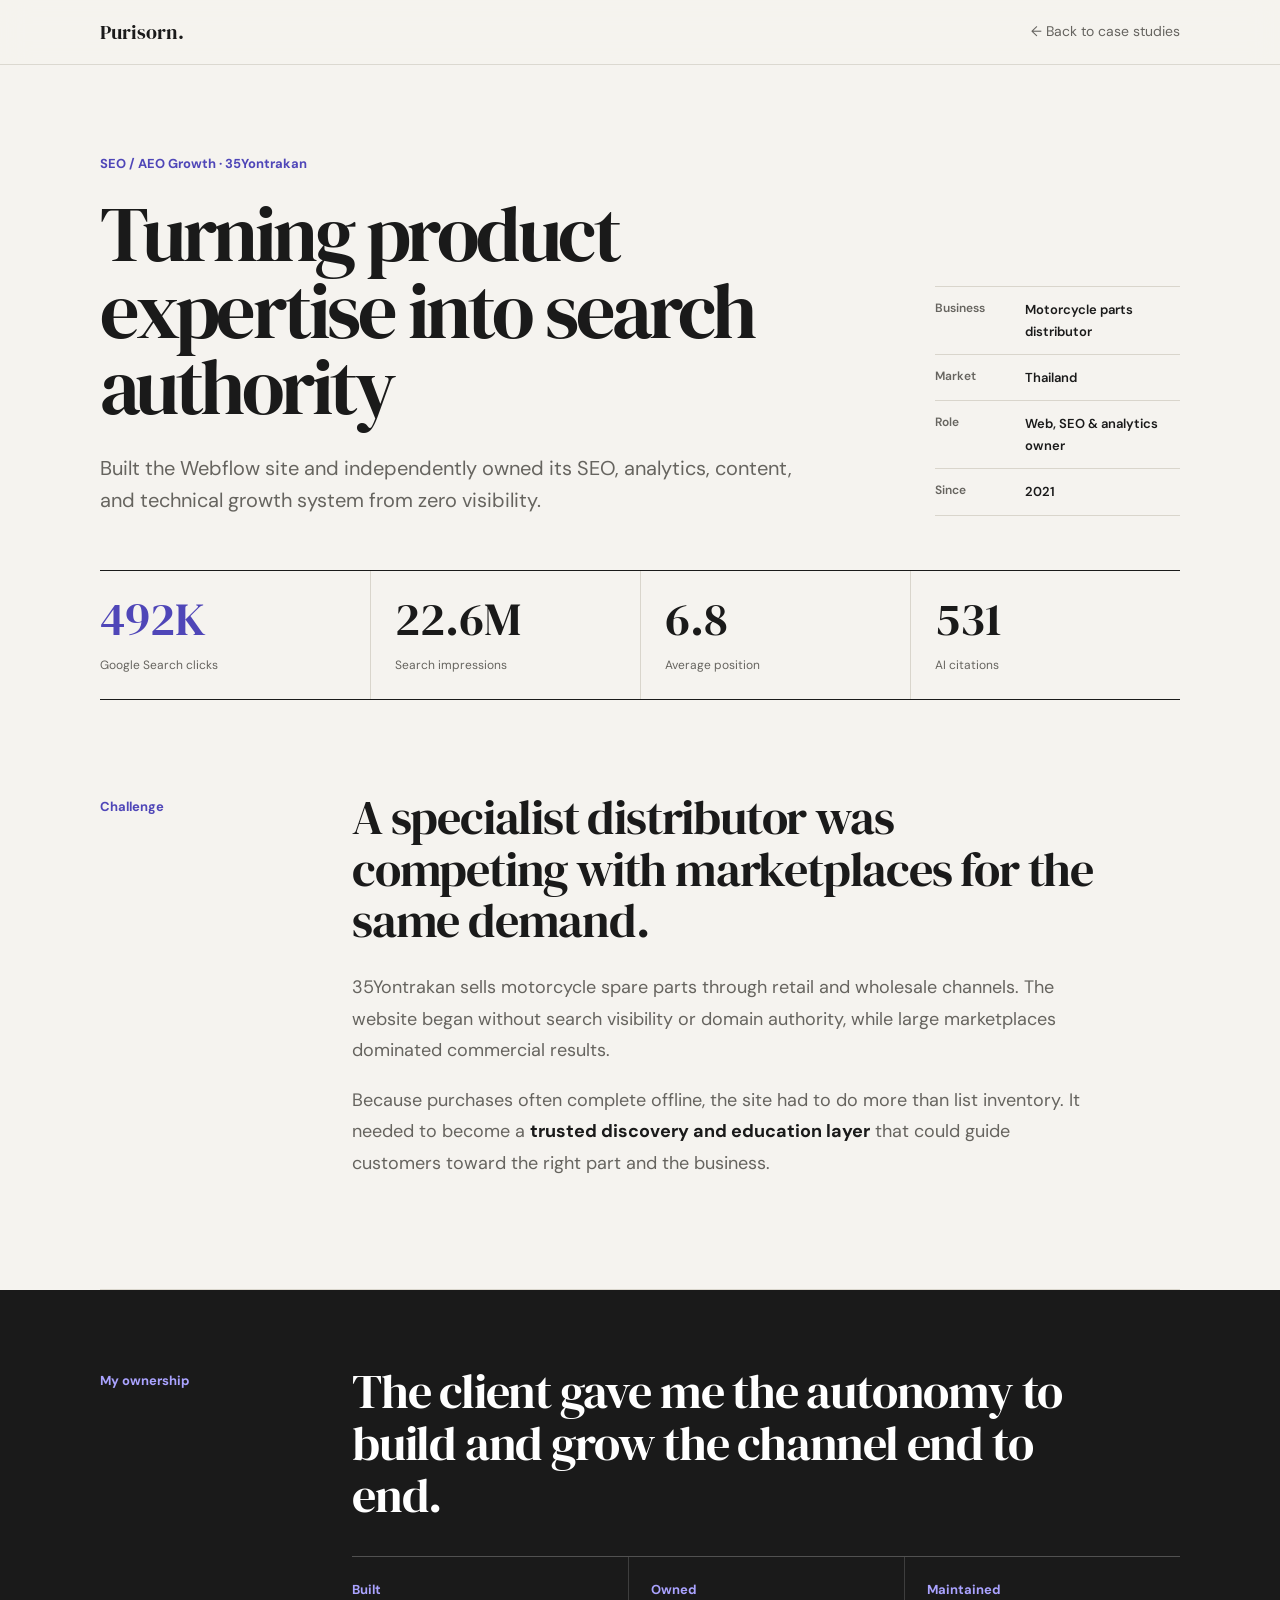
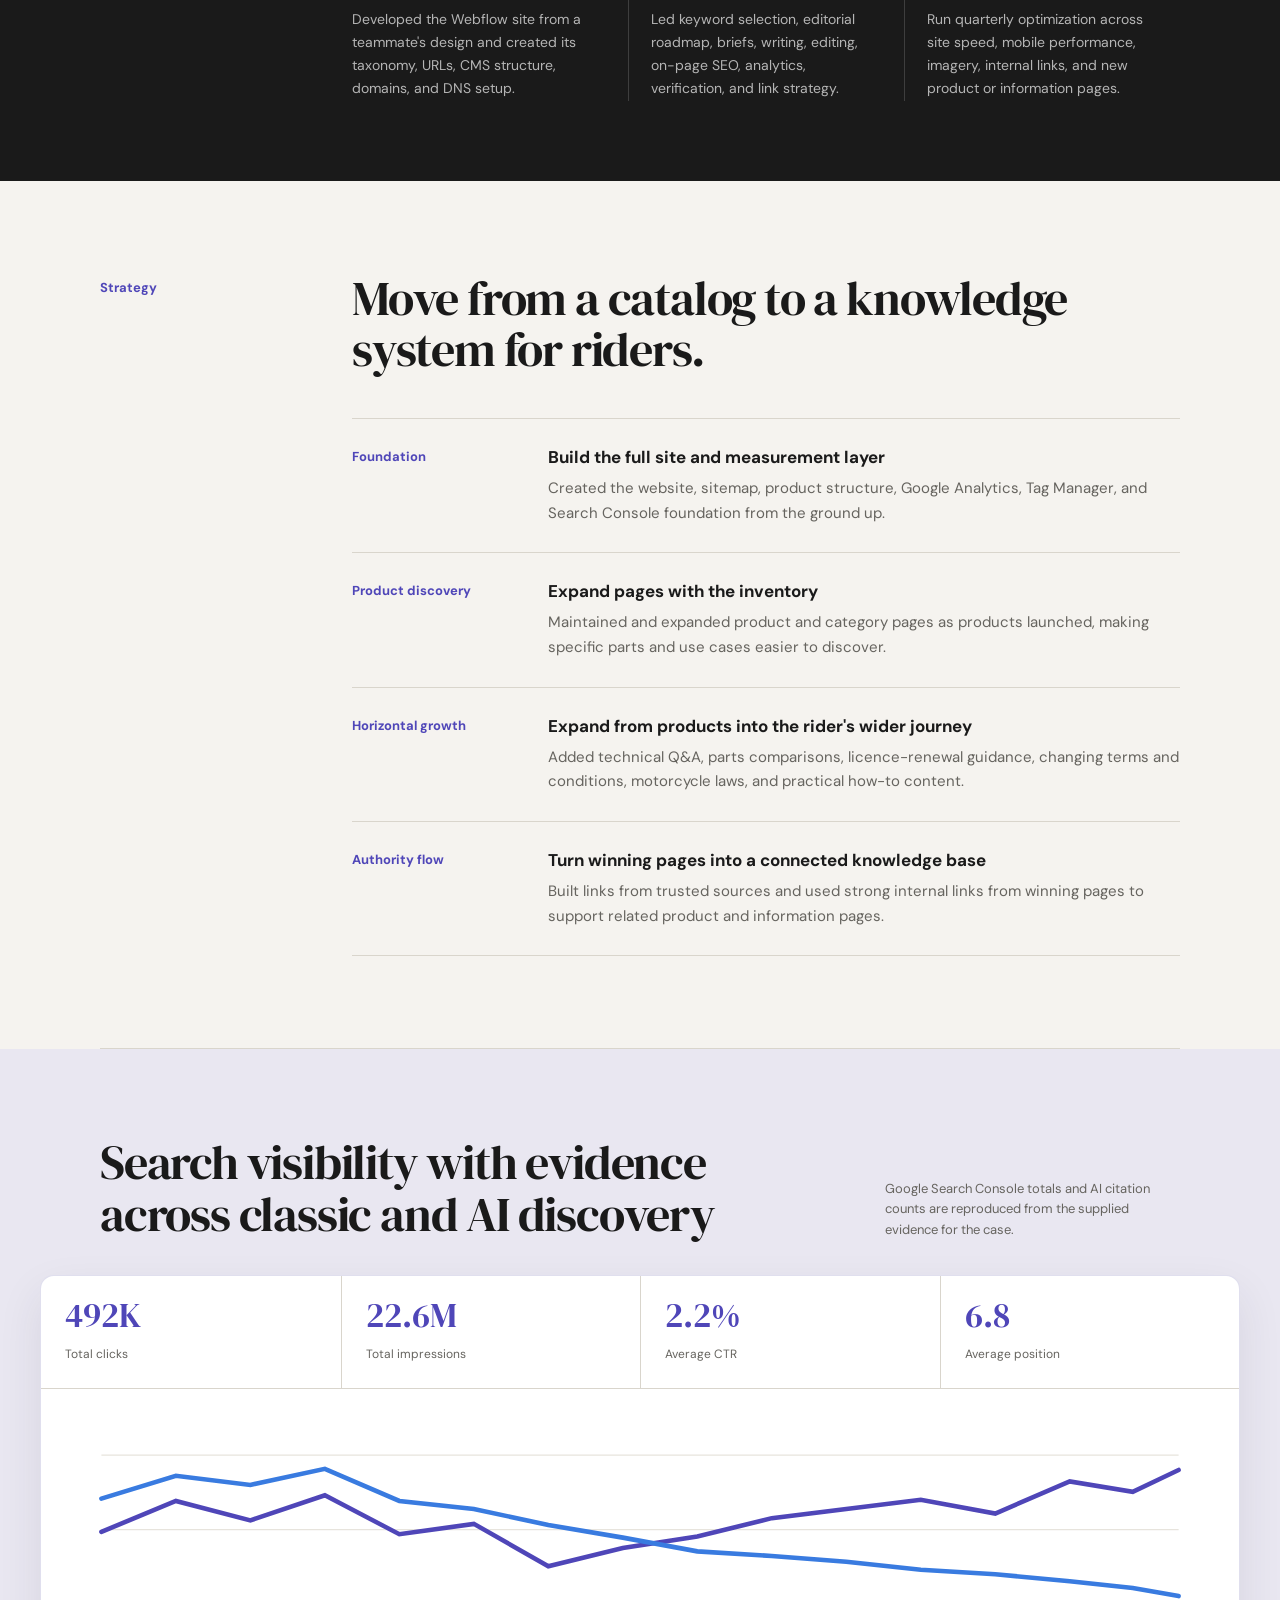
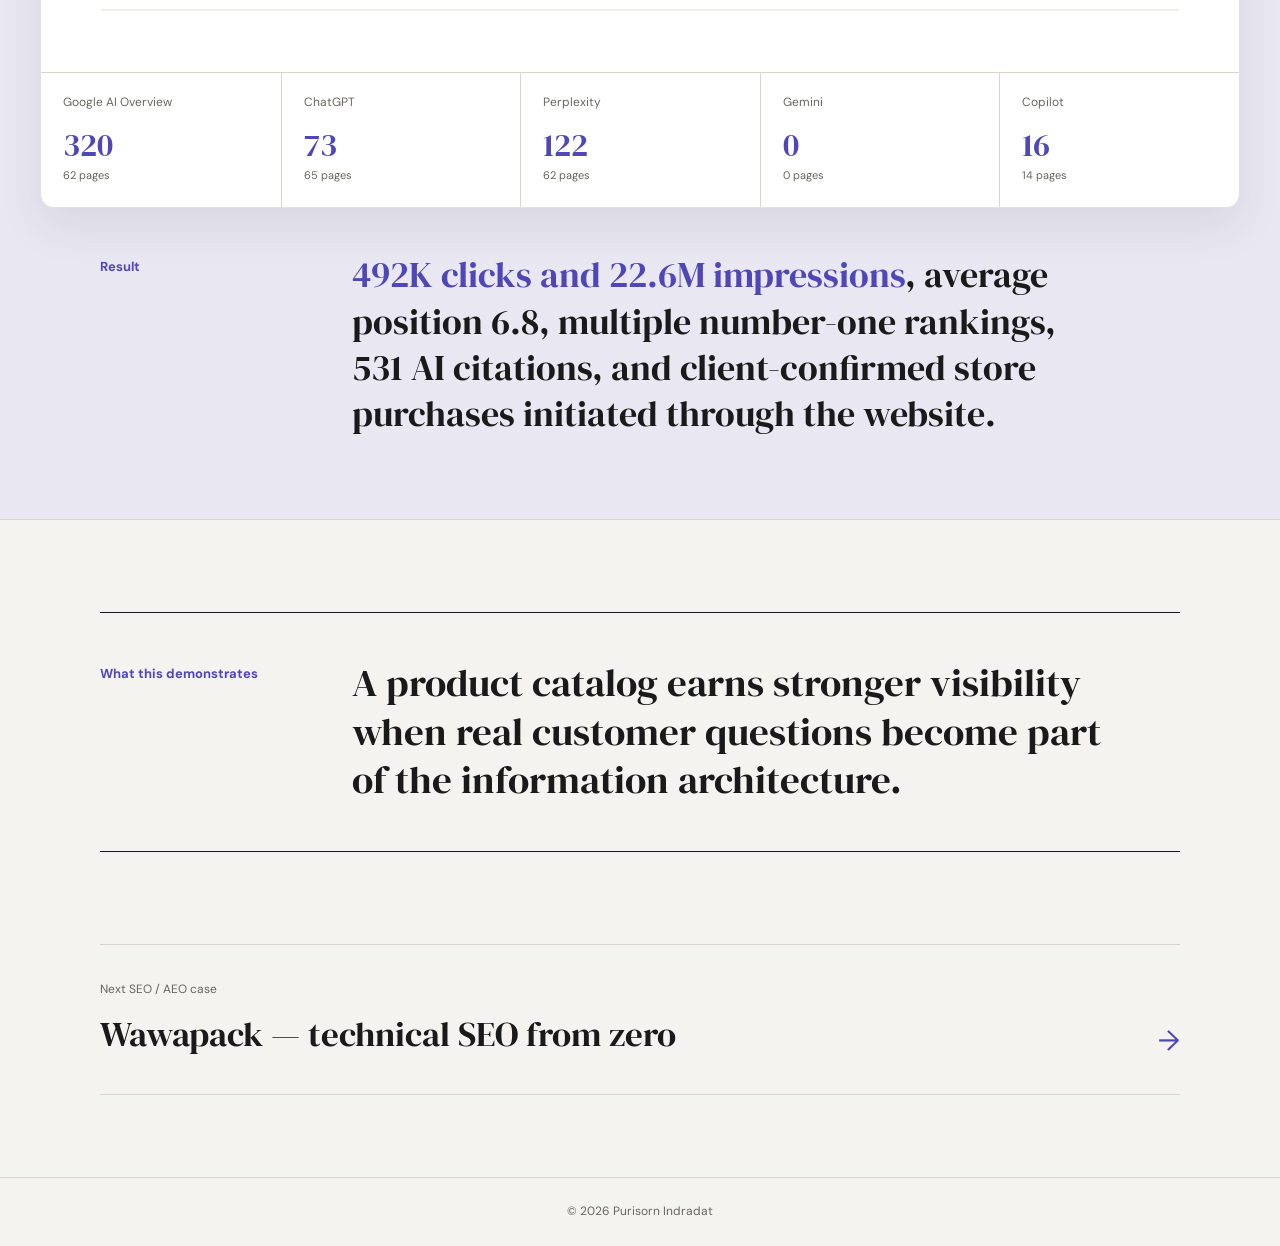
==== commit a5b57fd3: "Standardize case study back navigation" ====
--- a/35yontrakan-seo.html
+++ b/35yontrakan-seo.html
@@ -9,7 +9,7 @@
   <link href="https://fonts.googleapis.com/css2?family=DM+Sans:wght@400;500;600;700&amp;family=DM+Serif+Display&amp;display=swap" rel="stylesheet"><link rel="stylesheet" href="seo-case.css">
 </head>
 <body>
-  <nav class="site-nav"><div class="nav-inner"><a class="logo" href="index.html">Purisorn.</a><a class="back-link" href="index.html#work">← All case studies</a></div></nav>
+  <nav class="site-nav"><div class="nav-inner"><a class="logo" href="index.html">Purisorn.</a><a class="back-link" href="index.html#work">← Back to case studies</a></div></nav>
   <main>
     <header class="hero"><div class="hero-grid"><div><p class="context">SEO / AEO Growth · 35Yontrakan</p><h1>Turning product expertise into search authority</h1><p class="hero-summary">Built the Webflow site and independently owned its SEO, analytics, content, and technical growth system from zero visibility.</p></div><dl class="scope-list"><div><dt>Business</dt><dd>Motorcycle parts distributor</dd></div><div><dt>Market</dt><dd>Thailand</dd></div><div><dt>Role</dt><dd>Web, SEO &amp; analytics owner</dd></div><div><dt>Since</dt><dd>2021</dd></div></dl></div>
       <div class="impact-strip"><div class="impact-item"><div class="impact-value">492K</div><p class="impact-label">Google Search clicks</p></div><div class="impact-item"><div class="impact-value">22.6M</div><p class="impact-label">Search impressions</p></div><div class="impact-item"><div class="impact-value">6.8</div><p class="impact-label">Average position</p></div><div class="impact-item"><div class="impact-value">531</div><p class="impact-label">AI citations</p></div></div>
